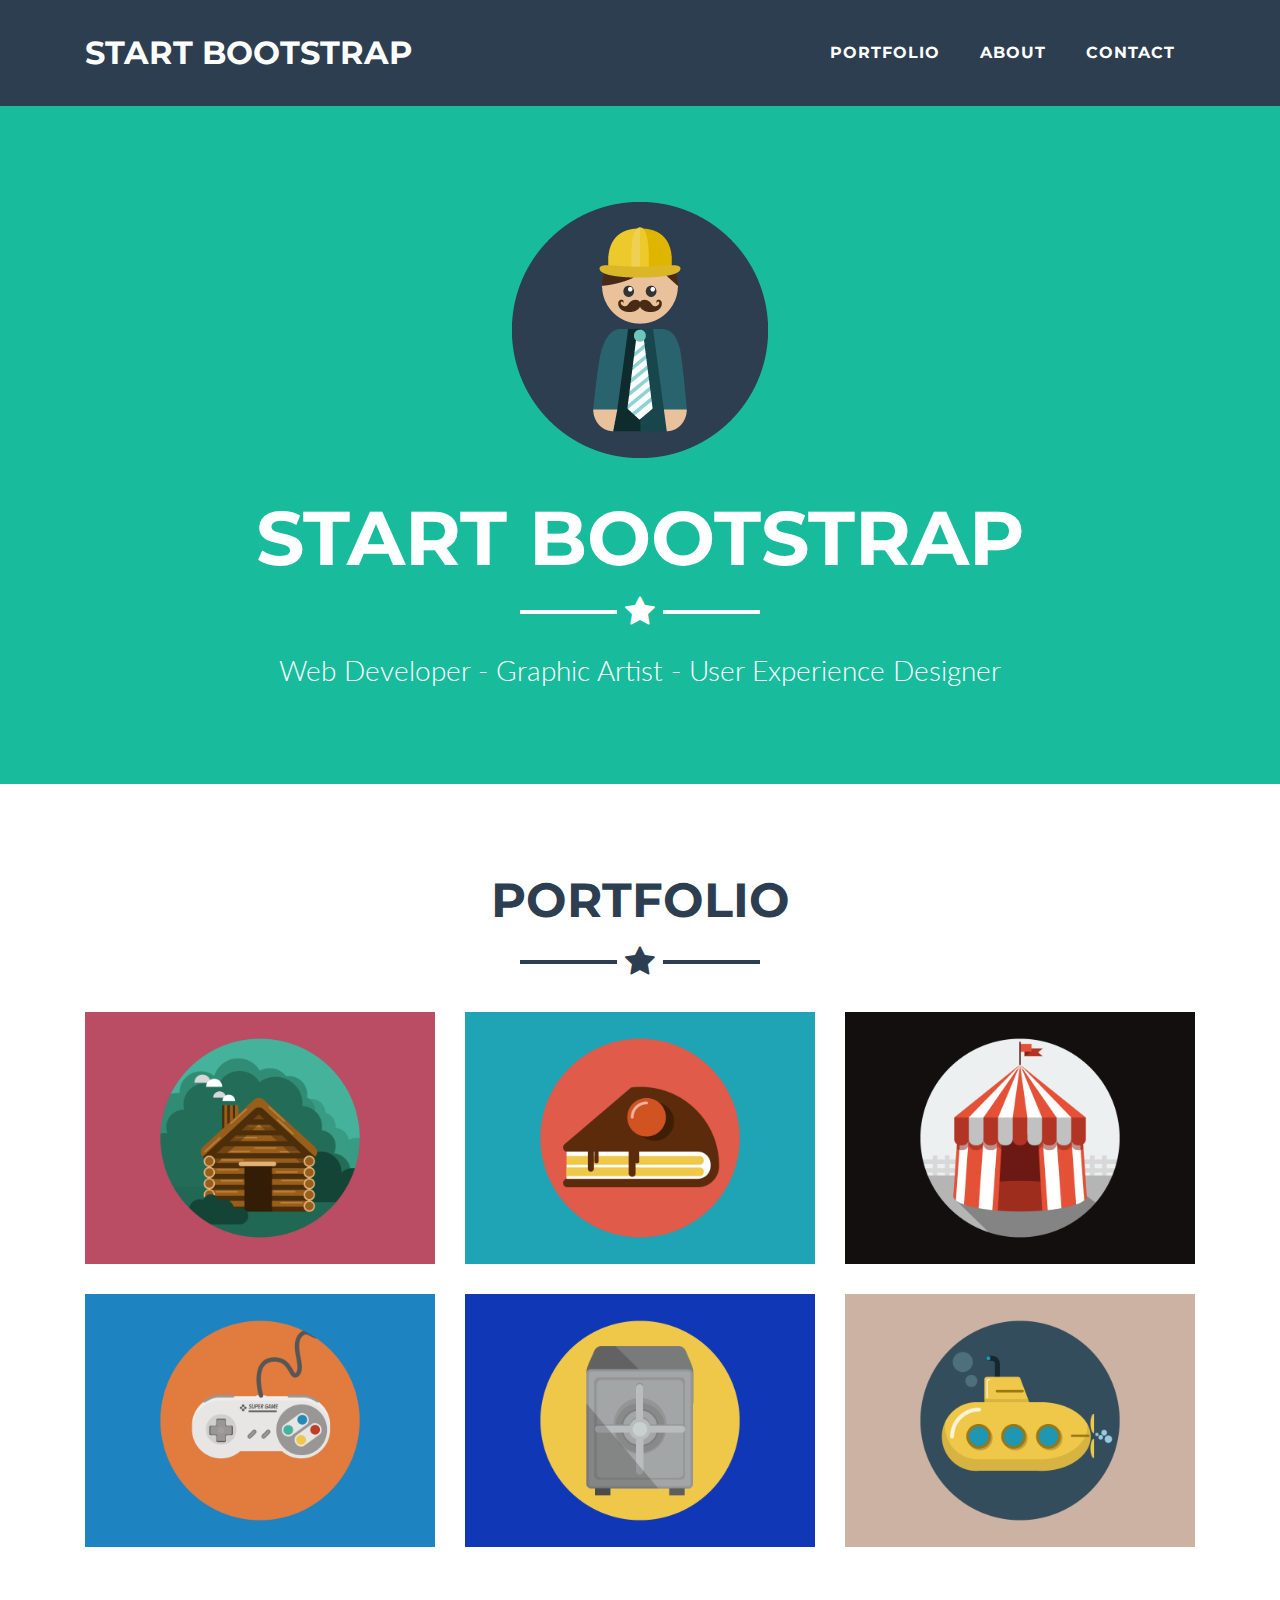
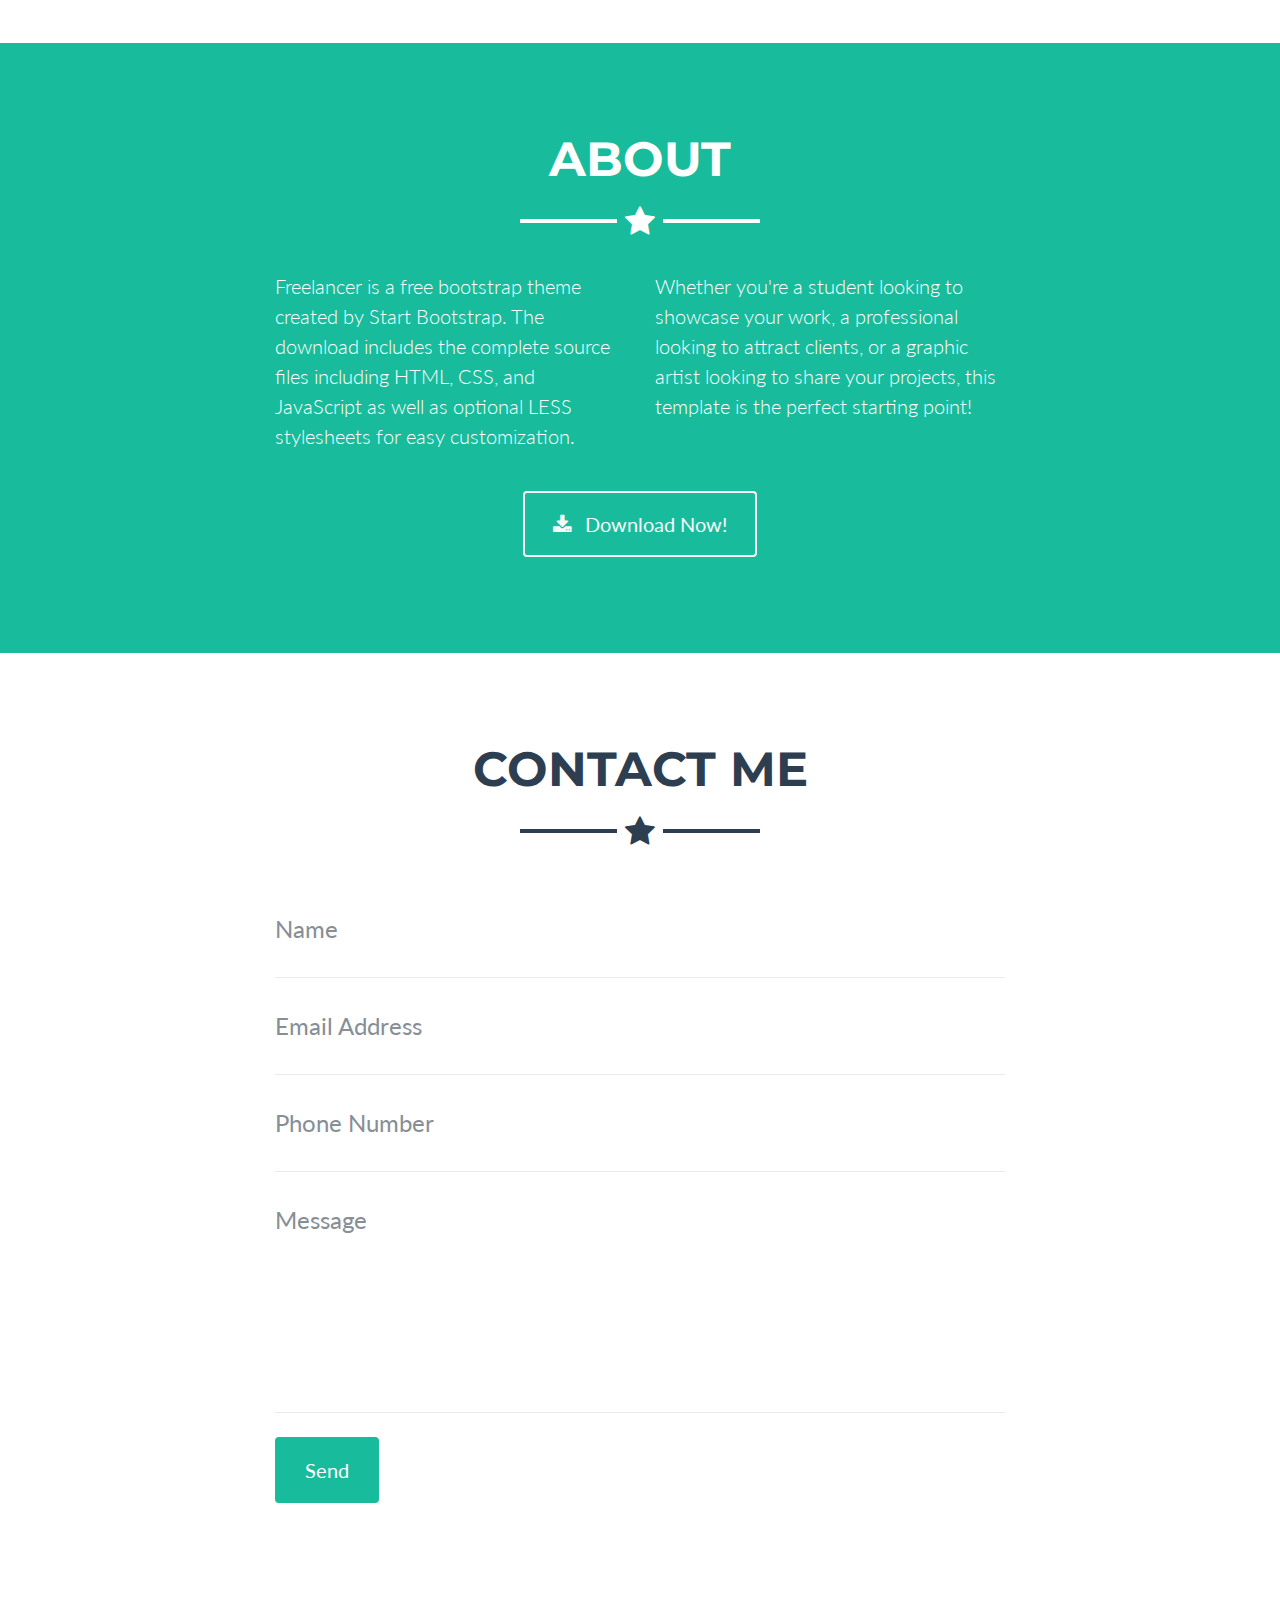
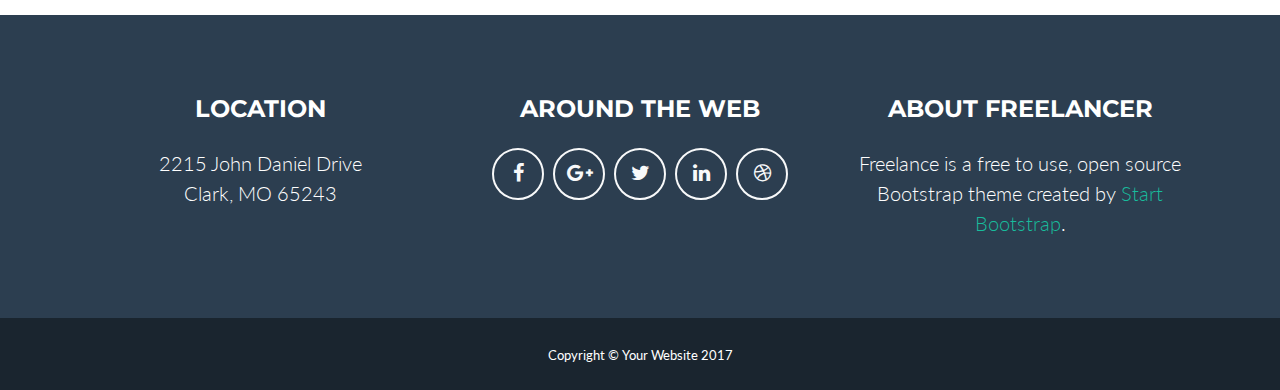
==== index.html @ 78549356 "Freelancer Theme" ====
<!DOCTYPE html>
<html lang="en">

  <head>

    <meta charset="utf-8">
    <meta name="viewport" content="width=device-width, initial-scale=1, shrink-to-fit=no">
    <meta name="description" content="">
    <meta name="author" content="">

    <title>Freelancer - Start Bootstrap Theme</title>

    <!-- Bootstrap core CSS -->
    <link href="vendor/bootstrap/css/bootstrap.min.css" rel="stylesheet">

    <!-- Custom fonts for this template -->
    <link href="vendor/font-awesome/css/font-awesome.min.css" rel="stylesheet" type="text/css">
    <link href="https://fonts.googleapis.com/css?family=Montserrat:400,700" rel="stylesheet" type="text/css">
    <link href="https://fonts.googleapis.com/css?family=Lato:400,700,400italic,700italic" rel="stylesheet" type="text/css">

    <!-- Plugin CSS -->
    <link href="vendor/magnific-popup/magnific-popup.css" rel="stylesheet" type="text/css">

    <!-- Custom styles for this template -->
    <link href="css/freelancer.min.css" rel="stylesheet">

  </head>

  <body id="page-top">

    <!-- Navigation -->
    <nav class="navbar navbar-expand-lg bg-secondary fixed-top text-uppercase" id="mainNav">
      <div class="container">
        <a class="navbar-brand js-scroll-trigger" href="#page-top">Start Bootstrap</a>
        <button class="navbar-toggler navbar-toggler-right text-uppercase bg-primary text-white rounded" type="button" data-toggle="collapse" data-target="#navbarResponsive" aria-controls="navbarResponsive" aria-expanded="false" aria-label="Toggle navigation">
          Menu
          <i class="fa fa-bars"></i>
        </button>
        <div class="collapse navbar-collapse" id="navbarResponsive">
          <ul class="navbar-nav ml-auto">
            <li class="nav-item mx-0 mx-lg-1">
              <a class="nav-link py-3 px-0 px-lg-3 rounded js-scroll-trigger" href="#portfolio">Portfolio</a>
            </li>
            <li class="nav-item mx-0 mx-lg-1">
              <a class="nav-link py-3 px-0 px-lg-3 rounded js-scroll-trigger" href="#about">About</a>
            </li>
            <li class="nav-item mx-0 mx-lg-1">
              <a class="nav-link py-3 px-0 px-lg-3 rounded js-scroll-trigger" href="#contact">Contact</a>
            </li>
          </ul>
        </div>
      </div>
    </nav>

    <!-- Header -->
    <header class="masthead bg-primary text-white text-center">
      <div class="container">
        <img class="img-fluid mb-5 d-block mx-auto" src="img/profile.png" alt="">
        <h1 class="text-uppercase mb-0">Start Bootstrap</h1>
        <hr class="star-light">
        <h2 class="font-weight-light mb-0">Web Developer - Graphic Artist - User Experience Designer</h2>
      </div>
    </header>

    <!-- Portfolio Grid Section -->
    <section class="portfolio" id="portfolio">
      <div class="container">
        <h2 class="text-center text-uppercase text-secondary mb-0">Portfolio</h2>
        <hr class="star-dark mb-5">
        <div class="row">
          <div class="col-md-6 col-lg-4">
            <a class="portfolio-item d-block mx-auto" href="#portfolio-modal-1">
              <div class="portfolio-item-caption d-flex position-absolute h-100 w-100">
                <div class="portfolio-item-caption-content my-auto w-100 text-center text-white">
                  <i class="fa fa-search-plus fa-3x"></i>
                </div>
              </div>
              <img class="img-fluid" src="img/portfolio/cabin.png" alt="">
            </a>
          </div>
          <div class="col-md-6 col-lg-4">
            <a class="portfolio-item d-block mx-auto" href="#portfolio-modal-2">
              <div class="portfolio-item-caption d-flex position-absolute h-100 w-100">
                <div class="portfolio-item-caption-content my-auto w-100 text-center text-white">
                  <i class="fa fa-search-plus fa-3x"></i>
                </div>
              </div>
              <img class="img-fluid" src="img/portfolio/cake.png" alt="">
            </a>
          </div>
          <div class="col-md-6 col-lg-4">
            <a class="portfolio-item d-block mx-auto" href="#portfolio-modal-3">
              <div class="portfolio-item-caption d-flex position-absolute h-100 w-100">
                <div class="portfolio-item-caption-content my-auto w-100 text-center text-white">
                  <i class="fa fa-search-plus fa-3x"></i>
                </div>
              </div>
              <img class="img-fluid" src="img/portfolio/circus.png" alt="">
            </a>
          </div>
          <div class="col-md-6 col-lg-4">
            <a class="portfolio-item d-block mx-auto" href="#portfolio-modal-4">
              <div class="portfolio-item-caption d-flex position-absolute h-100 w-100">
                <div class="portfolio-item-caption-content my-auto w-100 text-center text-white">
                  <i class="fa fa-search-plus fa-3x"></i>
                </div>
              </div>
              <img class="img-fluid" src="img/portfolio/game.png" alt="">
            </a>
          </div>
          <div class="col-md-6 col-lg-4">
            <a class="portfolio-item d-block mx-auto" href="#portfolio-modal-5">
              <div class="portfolio-item-caption d-flex position-absolute h-100 w-100">
                <div class="portfolio-item-caption-content my-auto w-100 text-center text-white">
                  <i class="fa fa-search-plus fa-3x"></i>
                </div>
              </div>
              <img class="img-fluid" src="img/portfolio/safe.png" alt="">
            </a>
          </div>
          <div class="col-md-6 col-lg-4">
            <a class="portfolio-item d-block mx-auto" href="#portfolio-modal-6">
              <div class="portfolio-item-caption d-flex position-absolute h-100 w-100">
                <div class="portfolio-item-caption-content my-auto w-100 text-center text-white">
                  <i class="fa fa-search-plus fa-3x"></i>
                </div>
              </div>
              <img class="img-fluid" src="img/portfolio/submarine.png" alt="">
            </a>
          </div>
        </div>
      </div>
    </section>

    <!-- About Section -->
    <section class="bg-primary text-white mb-0" id="about">
      <div class="container">
        <h2 class="text-center text-uppercase text-white">About</h2>
        <hr class="star-light mb-5">
        <div class="row">
          <div class="col-lg-4 ml-auto">
            <p class="lead">Freelancer is a free bootstrap theme created by Start Bootstrap. The download includes the complete source files including HTML, CSS, and JavaScript as well as optional LESS stylesheets for easy customization.</p>
          </div>
          <div class="col-lg-4 mr-auto">
            <p class="lead">Whether you're a student looking to showcase your work, a professional looking to attract clients, or a graphic artist looking to share your projects, this template is the perfect starting point!</p>
          </div>
        </div>
        <div class="text-center mt-4">
          <a class="btn btn-xl btn-outline-light" href="#">
            <i class="fa fa-download mr-2"></i>
            Download Now!
          </a>
        </div>
      </div>
    </section>

    <!-- Contact Section -->
    <section id="contact">
      <div class="container">
        <h2 class="text-center text-uppercase text-secondary mb-0">Contact Me</h2>
        <hr class="star-dark mb-5">
        <div class="row">
          <div class="col-lg-8 mx-auto">
            <!-- To configure the contact form email address, go to mail/contact_me.php and update the email address in the PHP file on line 19. -->
            <!-- The form should work on most web servers, but if the form is not working you may need to configure your web server differently. -->
            <form name="sentMessage" id="contactForm" novalidate="novalidate">
              <div class="control-group">
                <div class="form-group floating-label-form-group controls mb-0 pb-2">
                  <label>Name</label>
                  <input class="form-control" id="name" type="text" placeholder="Name" required="required" data-validation-required-message="Please enter your name.">
                  <p class="help-block text-danger"></p>
                </div>
              </div>
              <div class="control-group">
                <div class="form-group floating-label-form-group controls mb-0 pb-2">
                  <label>Email Address</label>
                  <input class="form-control" id="email" type="email" placeholder="Email Address" required="required" data-validation-required-message="Please enter your email address.">
                  <p class="help-block text-danger"></p>
                </div>
              </div>
              <div class="control-group">
                <div class="form-group floating-label-form-group controls mb-0 pb-2">
                  <label>Phone Number</label>
                  <input class="form-control" id="phone" type="tel" placeholder="Phone Number" required="required" data-validation-required-message="Please enter your phone number.">
                  <p class="help-block text-danger"></p>
                </div>
              </div>
              <div class="control-group">
                <div class="form-group floating-label-form-group controls mb-0 pb-2">
                  <label>Message</label>
                  <textarea class="form-control" id="message" rows="5" placeholder="Message" required="required" data-validation-required-message="Please enter a message."></textarea>
                  <p class="help-block text-danger"></p>
                </div>
              </div>
              <br>
              <div id="success"></div>
              <div class="form-group">
                <button type="submit" class="btn btn-primary btn-xl" id="sendMessageButton">Send</button>
              </div>
            </form>
          </div>
        </div>
      </div>
    </section>

    <!-- Footer -->
    <footer class="footer text-center">
      <div class="container">
        <div class="row">
          <div class="col-md-4 mb-5 mb-lg-0">
            <h4 class="text-uppercase mb-4">Location</h4>
            <p class="lead mb-0">2215 John Daniel Drive
              <br>Clark, MO 65243</p>
          </div>
          <div class="col-md-4 mb-5 mb-lg-0">
            <h4 class="text-uppercase mb-4">Around the Web</h4>
            <ul class="list-inline mb-0">
              <li class="list-inline-item">
                <a class="btn btn-outline-light btn-social text-center rounded-circle" href="#">
                  <i class="fa fa-fw fa-facebook"></i>
                </a>
              </li>
              <li class="list-inline-item">
                <a class="btn btn-outline-light btn-social text-center rounded-circle" href="#">
                  <i class="fa fa-fw fa-google-plus"></i>
                </a>
              </li>
              <li class="list-inline-item">
                <a class="btn btn-outline-light btn-social text-center rounded-circle" href="#">
                  <i class="fa fa-fw fa-twitter"></i>
                </a>
              </li>
              <li class="list-inline-item">
                <a class="btn btn-outline-light btn-social text-center rounded-circle" href="#">
                  <i class="fa fa-fw fa-linkedin"></i>
                </a>
              </li>
              <li class="list-inline-item">
                <a class="btn btn-outline-light btn-social text-center rounded-circle" href="#">
                  <i class="fa fa-fw fa-dribbble"></i>
                </a>
              </li>
            </ul>
          </div>
          <div class="col-md-4">
            <h4 class="text-uppercase mb-4">About Freelancer</h4>
            <p class="lead mb-0">Freelance is a free to use, open source Bootstrap theme created by
              <a href="http://startbootstrap.com">Start Bootstrap</a>.</p>
          </div>
        </div>
      </div>
    </footer>

    <div class="copyright py-4 text-center text-white">
      <div class="container">
        <small>Copyright &copy; Your Website 2017</small>
      </div>
    </div>

    <!-- Scroll to Top Button (Only visible on small and extra-small screen sizes) -->
    <div class="scroll-to-top d-lg-none position-fixed ">
      <a class="js-scroll-trigger d-block text-center text-white rounded" href="#page-top">
        <i class="fa fa-chevron-up"></i>
      </a>
    </div>

    <!-- Portfolio Modals -->

    <!-- Portfolio Modal 1 -->
    <div class="portfolio-modal mfp-hide" id="portfolio-modal-1">
      <div class="portfolio-modal-dialog bg-white">
        <a class="close-button d-none d-md-block portfolio-modal-dismiss" href="#">
          <i class="fa fa-3x fa-times"></i>
        </a>
        <div class="container text-center">
          <div class="row">
            <div class="col-lg-8 mx-auto">
              <h2 class="text-secondary text-uppercase mb-0">Project Name</h2>
              <hr class="star-dark mb-5">
              <img class="img-fluid mb-5" src="img/portfolio/cabin.png" alt="">
              <p class="mb-5">Lorem ipsum dolor sit amet, consectetur adipisicing elit. Mollitia neque assumenda ipsam nihil, molestias magnam, recusandae quos quis inventore quisquam velit asperiores, vitae? Reprehenderit soluta, eos quod consequuntur itaque. Nam.</p>
              <a class="btn btn-primary btn-lg rounded-pill portfolio-modal-dismiss" href="#">
                <i class="fa fa-close"></i>
                Close Project</a>
            </div>
          </div>
        </div>
      </div>
    </div>

    <!-- Portfolio Modal 2 -->
    <div class="portfolio-modal mfp-hide" id="portfolio-modal-2">
      <div class="portfolio-modal-dialog bg-white">
        <a class="close-button d-none d-md-block portfolio-modal-dismiss" href="#">
          <i class="fa fa-3x fa-times"></i>
        </a>
        <div class="container text-center">
          <div class="row">
            <div class="col-lg-8 mx-auto">
              <h2 class="text-secondary text-uppercase mb-0">Project Name</h2>
              <hr class="star-dark mb-5">
              <img class="img-fluid mb-5" src="img/portfolio/cake.png" alt="">
              <p class="mb-5">Lorem ipsum dolor sit amet, consectetur adipisicing elit. Mollitia neque assumenda ipsam nihil, molestias magnam, recusandae quos quis inventore quisquam velit asperiores, vitae? Reprehenderit soluta, eos quod consequuntur itaque. Nam.</p>
              <a class="btn btn-primary btn-lg rounded-pill portfolio-modal-dismiss" href="#">
                <i class="fa fa-close"></i>
                Close Project</a>
            </div>
          </div>
        </div>
      </div>
    </div>

    <!-- Portfolio Modal 3 -->
    <div class="portfolio-modal mfp-hide" id="portfolio-modal-3">
      <div class="portfolio-modal-dialog bg-white">
        <a class="close-button d-none d-md-block portfolio-modal-dismiss" href="#">
          <i class="fa fa-3x fa-times"></i>
        </a>
        <div class="container text-center">
          <div class="row">
            <div class="col-lg-8 mx-auto">
              <h2 class="text-secondary text-uppercase mb-0">Project Name</h2>
              <hr class="star-dark mb-5">
              <img class="img-fluid mb-5" src="img/portfolio/circus.png" alt="">
              <p class="mb-5">Lorem ipsum dolor sit amet, consectetur adipisicing elit. Mollitia neque assumenda ipsam nihil, molestias magnam, recusandae quos quis inventore quisquam velit asperiores, vitae? Reprehenderit soluta, eos quod consequuntur itaque. Nam.</p>
              <a class="btn btn-primary btn-lg rounded-pill portfolio-modal-dismiss" href="#">
                <i class="fa fa-close"></i>
                Close Project</a>
            </div>
          </div>
        </div>
      </div>
    </div>

    <!-- Portfolio Modal 4 -->
    <div class="portfolio-modal mfp-hide" id="portfolio-modal-4">
      <div class="portfolio-modal-dialog bg-white">
        <a class="close-button d-none d-md-block portfolio-modal-dismiss" href="#">
          <i class="fa fa-3x fa-times"></i>
        </a>
        <div class="container text-center">
          <div class="row">
            <div class="col-lg-8 mx-auto">
              <h2 class="text-secondary text-uppercase mb-0">Project Name</h2>
              <hr class="star-dark mb-5">
              <img class="img-fluid mb-5" src="img/portfolio/game.png" alt="">
              <p class="mb-5">Lorem ipsum dolor sit amet, consectetur adipisicing elit. Mollitia neque assumenda ipsam nihil, molestias magnam, recusandae quos quis inventore quisquam velit asperiores, vitae? Reprehenderit soluta, eos quod consequuntur itaque. Nam.</p>
              <a class="btn btn-primary btn-lg rounded-pill portfolio-modal-dismiss" href="#">
                <i class="fa fa-close"></i>
                Close Project</a>
            </div>
          </div>
        </div>
      </div>
    </div>

    <!-- Portfolio Modal 5 -->
    <div class="portfolio-modal mfp-hide" id="portfolio-modal-5">
      <div class="portfolio-modal-dialog bg-white">
        <a class="close-button d-none d-md-block portfolio-modal-dismiss" href="#">
          <i class="fa fa-3x fa-times"></i>
        </a>
        <div class="container text-center">
          <div class="row">
            <div class="col-lg-8 mx-auto">
              <h2 class="text-secondary text-uppercase mb-0">Project Name</h2>
              <hr class="star-dark mb-5">
              <img class="img-fluid mb-5" src="img/portfolio/safe.png" alt="">
              <p class="mb-5">Lorem ipsum dolor sit amet, consectetur adipisicing elit. Mollitia neque assumenda ipsam nihil, molestias magnam, recusandae quos quis inventore quisquam velit asperiores, vitae? Reprehenderit soluta, eos quod consequuntur itaque. Nam.</p>
              <a class="btn btn-primary btn-lg rounded-pill portfolio-modal-dismiss" href="#">
                <i class="fa fa-close"></i>
                Close Project</a>
            </div>
          </div>
        </div>
      </div>
    </div>

    <!-- Portfolio Modal 6 -->
    <div class="portfolio-modal mfp-hide" id="portfolio-modal-6">
      <div class="portfolio-modal-dialog bg-white">
        <a class="close-button d-none d-md-block portfolio-modal-dismiss" href="#">
          <i class="fa fa-3x fa-times"></i>
        </a>
        <div class="container text-center">
          <div class="row">
            <div class="col-lg-8 mx-auto">
              <h2 class="text-secondary text-uppercase mb-0">Project Name</h2>
              <hr class="star-dark mb-5">
              <img class="img-fluid mb-5" src="img/portfolio/submarine.png" alt="">
              <p class="mb-5">Lorem ipsum dolor sit amet, consectetur adipisicing elit. Mollitia neque assumenda ipsam nihil, molestias magnam, recusandae quos quis inventore quisquam velit asperiores, vitae? Reprehenderit soluta, eos quod consequuntur itaque. Nam.</p>
              <a class="btn btn-primary btn-lg rounded-pill portfolio-modal-dismiss" href="#">
                <i class="fa fa-close"></i>
                Close Project</a>
            </div>
          </div>
        </div>
      </div>
    </div>

    <!-- Bootstrap core JavaScript -->
    <script src="vendor/jquery/jquery.min.js"></script>
    <script src="vendor/bootstrap/js/bootstrap.bundle.min.js"></script>

    <!-- Plugin JavaScript -->
    <script src="vendor/jquery-easing/jquery.easing.min.js"></script>
    <script src="vendor/magnific-popup/jquery.magnific-popup.min.js"></script>

    <!-- Contact Form JavaScript -->
    <script src="js/jqBootstrapValidation.js"></script>
    <script src="js/contact_me.js"></script>

    <!-- Custom scripts for this template -->
    <script src="js/freelancer.min.js"></script>

  </body>

</html>
---- css/freelancer.min.css ----
/*!
 * Start Bootstrap - Freelancer v4.0.0-beta.2 (https://startbootstrap.com/template-overviews/freelancer)
 * Copyright 2013-2017 Start Bootstrap
 * Licensed under MIT (https://github.com/BlackrockDigital/startbootstrap-freelancer/blob/master/LICENSE)
 */body{font-family:Lato}h1,h2,h3,h4,h5,h6{font-weight:700;font-family:Montserrat}hr.star-dark,hr.star-light{max-width:15rem;padding:0;text-align:center;border:none;border-top:solid .25rem;margin-top:2.5rem;margin-bottom:2.5rem}hr.star-dark:after,hr.star-light:after{position:relative;top:-.8em;display:inline-block;padding:0 .25em;content:'\f005';font-family:FontAwesome;font-size:2em}hr.star-light{border-color:#fff}hr.star-light:after{color:#fff;background-color:#18bc9c}hr.star-dark{border-color:#2c3e50}hr.star-dark:after{color:#2c3e50;background-color:#fff}section{padding:6rem 0}section h2{font-size:2.25rem;line-height:2rem}@media (min-width:992px){section h2{font-size:3rem;line-height:2.5rem}}.btn-xl{padding:1rem 1.75rem;font-size:1.25rem}.btn-social{width:3.25rem;height:3.25rem;font-size:1.25rem;line-height:2rem}.scroll-to-top{z-index:1042;right:1rem;bottom:1rem;display:none}.scroll-to-top a{width:3.5rem;height:3.5rem;background-color:rgba(33,37,41,.5);line-height:3.1rem}#mainNav{padding-top:1rem;padding-bottom:1rem;font-weight:700;font-family:Montserrat}#mainNav .navbar-brand{color:#fff}#mainNav .navbar-nav{margin-top:1rem;letter-spacing:.0625rem}#mainNav .navbar-nav li.nav-item a.nav-link{color:#fff}#mainNav .navbar-nav li.nav-item a.nav-link:hover{color:#18bc9c}#mainNav .navbar-nav li.nav-item a.nav-link:active,#mainNav .navbar-nav li.nav-item a.nav-link:focus{color:#fff}#mainNav .navbar-nav li.nav-item a.nav-link.active{color:#18bc9c}#mainNav .navbar-toggler{font-size:80%;padding:.8rem}@media (min-width:992px){#mainNav{padding-top:1.5rem;padding-bottom:1.5rem;-webkit-transition:padding-top .3s,padding-bottom .3s;-moz-transition:padding-top .3s,padding-bottom .3s;transition:padding-top .3s,padding-bottom .3s}#mainNav .navbar-brand{font-size:2em;-webkit-transition:font-size .3s;-moz-transition:font-size .3s;transition:font-size .3s}#mainNav .navbar-nav{margin-top:0}#mainNav .navbar-nav>li.nav-item>a.nav-link.active{color:#fff;background:#18bc9c}#mainNav .navbar-nav>li.nav-item>a.nav-link.active:active,#mainNav .navbar-nav>li.nav-item>a.nav-link.active:focus,#mainNav .navbar-nav>li.nav-item>a.nav-link.active:hover{color:#fff;background:#18bc9c}#mainNav.navbar-shrink{padding-top:.5rem;padding-bottom:.5rem}#mainNav.navbar-shrink .navbar-brand{font-size:1.5em}}header.masthead{padding-top:calc(6rem + 72px);padding-bottom:6rem}header.masthead h1{font-size:3rem;line-height:3rem}header.masthead h2{font-size:1.3rem;font-family:Lato}@media (min-width:992px){header.masthead{padding-top:calc(6rem + 106px);padding-bottom:6rem}header.masthead h1{font-size:4.75em;line-height:4rem}header.masthead h2{font-size:1.75em}}.portfolio{margin-bottom:-15px}.portfolio .portfolio-item{position:relative;display:block;max-width:25rem;margin-bottom:15px}.portfolio .portfolio-item .portfolio-item-caption{-webkit-transition:all ease .5s;-moz-transition:all ease .5s;transition:all ease .5s;opacity:0;background-color:rgba(24,188,156,.9)}.portfolio .portfolio-item .portfolio-item-caption:hover{opacity:1}.portfolio .portfolio-item .portfolio-item-caption .portfolio-item-caption-content{font-size:1.5rem}@media (min-width:576px){.portfolio{margin-bottom:-30px}.portfolio .portfolio-item{margin-bottom:30px}}.portfolio-modal .portfolio-modal-dialog{padding:3rem 1rem;min-height:calc(100vh - 2rem);margin:1rem calc(1rem - 8px);position:relative;z-index:2;-moz-box-shadow:0 0 3rem 1rem rgba(0,0,0,.5);-webkit-box-shadow:0 0 3rem 1rem rgba(0,0,0,.5);box-shadow:0 0 3rem 1rem rgba(0,0,0,.5)}.portfolio-modal .portfolio-modal-dialog .close-button{position:absolute;top:2rem;right:2rem}.portfolio-modal .portfolio-modal-dialog .close-button i{line-height:38px}.portfolio-modal .portfolio-modal-dialog h2{font-size:2rem}@media (min-width:768px){.portfolio-modal .portfolio-modal-dialog{min-height:100vh;padding:5rem;margin:3rem calc(3rem - 8px)}.portfolio-modal .portfolio-modal-dialog h2{font-size:3rem}}.floating-label-form-group{position:relative;border-bottom:1px solid #e9ecef}.floating-label-form-group input,.floating-label-form-group textarea{font-size:1.5em;position:relative;z-index:1;padding-right:0;padding-left:0;resize:none;border:none;border-radius:0;background:0 0;box-shadow:none!important}.floating-label-form-group label{font-size:.85em;line-height:1.764705882em;position:relative;z-index:0;top:2em;display:block;margin:0;-webkit-transition:top .3s ease,opacity .3s ease;-moz-transition:top .3s ease,opacity .3s ease;-ms-transition:top .3s ease,opacity .3s ease;transition:top .3s ease,opacity .3s ease;vertical-align:middle;vertical-align:baseline;opacity:0}.floating-label-form-group:not(:first-child){padding-left:14px;border-left:1px solid #e9ecef}.floating-label-form-group-with-value label{top:0;opacity:1}.floating-label-form-group-with-focus label{color:#18bc9c}form .row:first-child .floating-label-form-group{border-top:1px solid #e9ecef}.footer{padding-top:5rem;padding-bottom:5rem;background-color:#2c3e50;color:#fff}.copyright{background-color:#1a252f}a{color:#18bc9c}a:active,a:focus,a:hover{color:#128f76}.btn{border-width:2px}.bg-primary{background-color:#18bc9c!important}.bg-secondary{background-color:#2c3e50!important}.text-primary{color:#18bc9c!important}.text-secondary{color:#2c3e50!important}.btn-primary{background-color:#18bc9c;border-color:#18bc9c}.btn-primary:active,.btn-primary:focus,.btn-primary:hover{background-color:#128f76;border-color:#128f76}.btn-secondary{background-color:#2c3e50;border-color:#2c3e50}.btn-secondary:active,.btn-secondary:focus,.btn-secondary:hover{background-color:#1a252f;border-color:#1a252f}
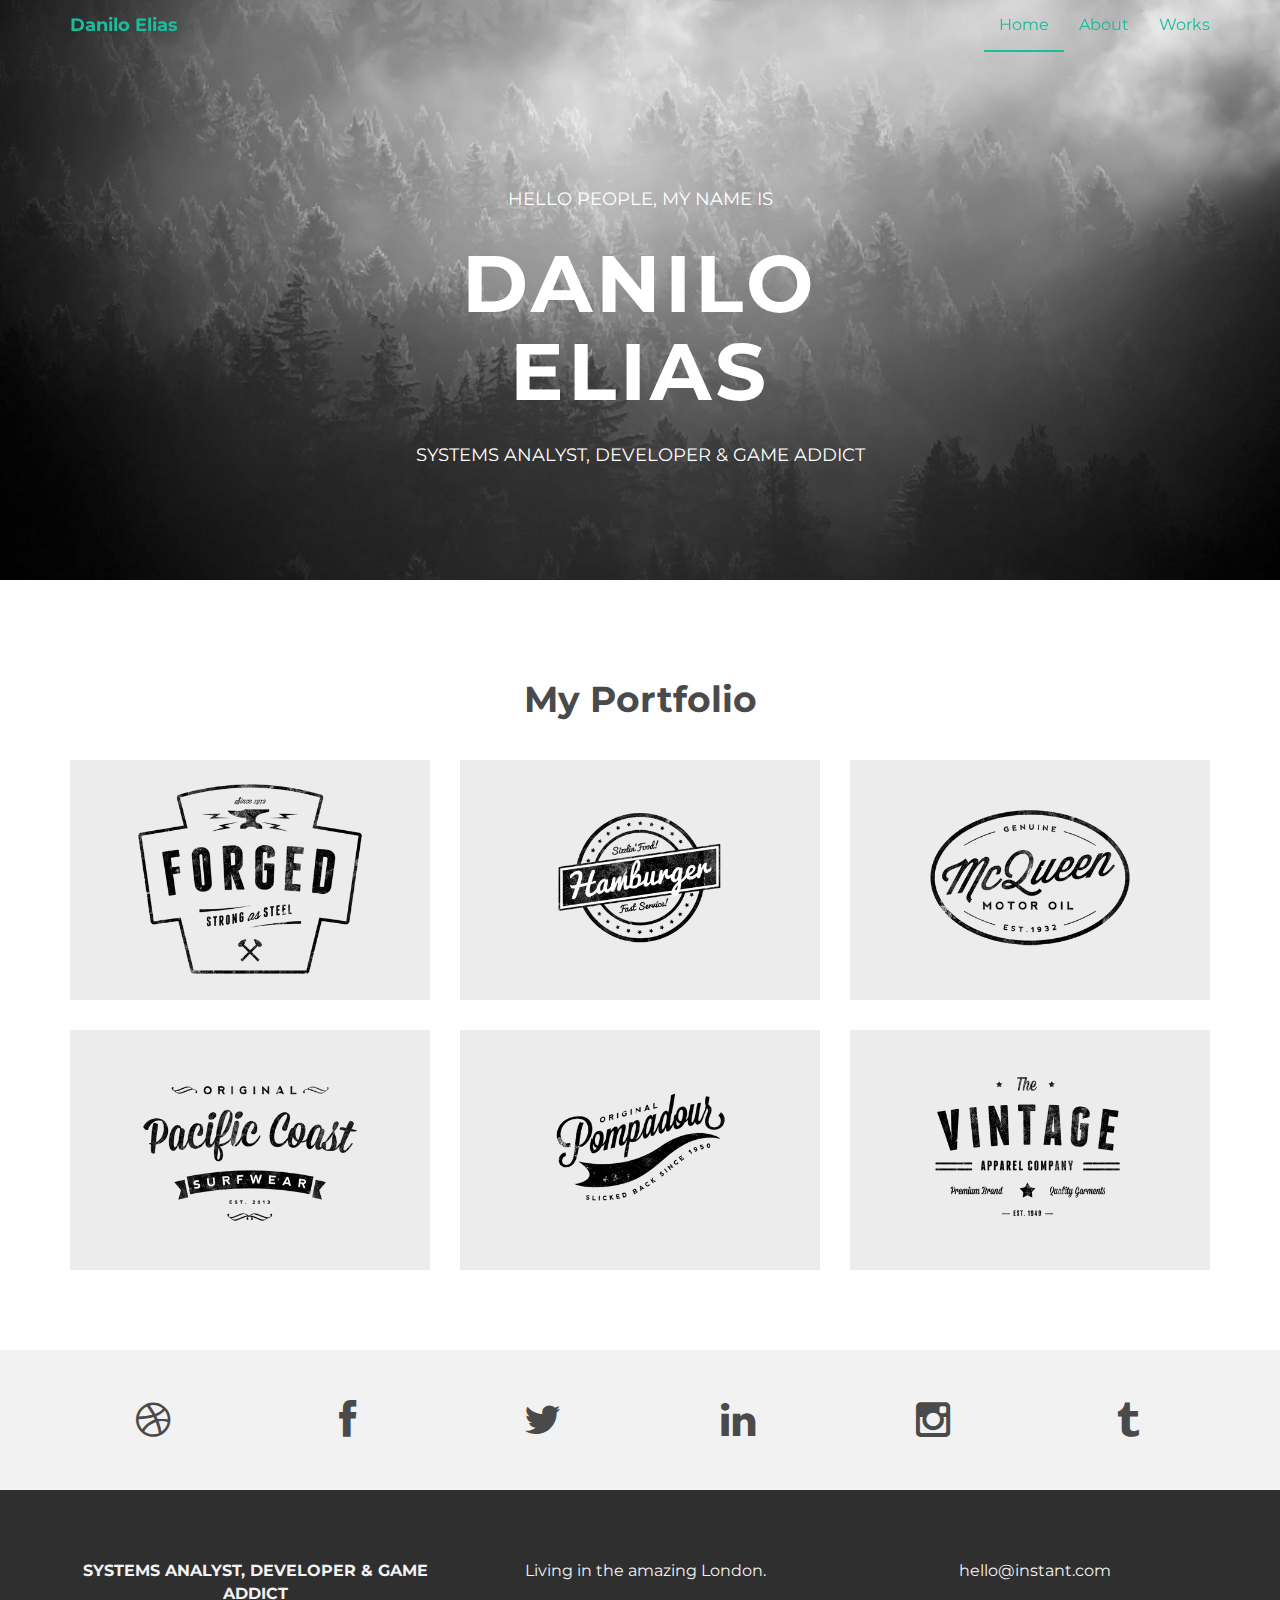
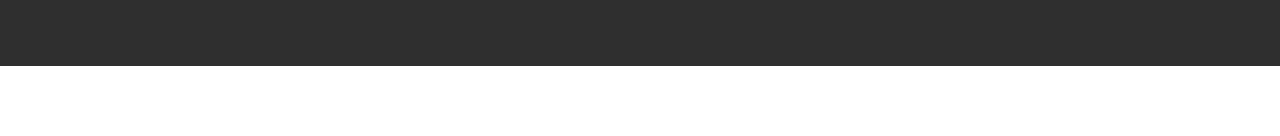
==== commit 26a9b729: "Mudando o nome" ====
--- a/index.html
+++ b/index.html
@@ -1,418 +1,144 @@
 <!DOCTYPE html>
 <html lang="en">
-
   <head>
-
     <meta charset="utf-8">
-    <meta name="viewport" content="width=device-width, initial-scale=1, shrink-to-fit=no">
+    <meta http-equiv="X-UA-Compatible" content="IE=edge">
+    <meta name="viewport" content="width=device-width, initial-scale=1">
     <meta name="description" content="">
     <meta name="author" content="">
+    <link rel="shortcut icon" href="assets/ico/favicon.ico">
 
-    <title>Freelancer - Start Bootstrap Theme</title>
+    <title>Danilo S. Elias</title>
 
     <!-- Bootstrap core CSS -->
-    <link href="vendor/bootstrap/css/bootstrap.min.css" rel="stylesheet">
-
-    <!-- Custom fonts for this template -->
-    <link href="vendor/font-awesome/css/font-awesome.min.css" rel="stylesheet" type="text/css">
-    <link href="https://fonts.googleapis.com/css?family=Montserrat:400,700" rel="stylesheet" type="text/css">
-    <link href="https://fonts.googleapis.com/css?family=Lato:400,700,400italic,700italic" rel="stylesheet" type="text/css">
-
-    <!-- Plugin CSS -->
-    <link href="vendor/magnific-popup/magnific-popup.css" rel="stylesheet" type="text/css">
+    <link href="assets/css/bootstrap.css" rel="stylesheet">
 
     <!-- Custom styles for this template -->
-    <link href="css/freelancer.min.css" rel="stylesheet">
+    <link href="assets/css/style.css" rel="stylesheet">
+    <link href="assets/css/font-awesome.min.css" rel="stylesheet">
 
+    <!-- Just for debugging purposes. Don't actually copy this line! -->
+    <!--[if lt IE 9]><script src="../../assets/js/ie8-responsive-file-warning.js"></script><![endif]-->
+
+    <!-- HTML5 shim and Respond.js IE8 support of HTML5 elements and media queries -->
+    <!--[if lt IE 9]>
+      <script src="https://oss.maxcdn.com/libs/html5shiv/3.7.0/html5shiv.js"></script>
+      <script src="https://oss.maxcdn.com/libs/respond.js/1.4.2/respond.min.js"></script>
+    <![endif]-->
   </head>
 
-  <body id="page-top">
+  <body>
 
-    <!-- Navigation -->
-    <nav class="navbar navbar-expand-lg bg-secondary fixed-top text-uppercase" id="mainNav">
+    <!-- Static navbar -->
+    <div class="navbar navbar-default navbar-fixed-top" role="navigation">
       <div class="container">
-        <a class="navbar-brand js-scroll-trigger" href="#page-top">Start Bootstrap</a>
-        <button class="navbar-toggler navbar-toggler-right text-uppercase bg-primary text-white rounded" type="button" data-toggle="collapse" data-target="#navbarResponsive" aria-controls="navbarResponsive" aria-expanded="false" aria-label="Toggle navigation">
-          Menu
-          <i class="fa fa-bars"></i>
-        </button>
-        <div class="collapse navbar-collapse" id="navbarResponsive">
-          <ul class="navbar-nav ml-auto">
-            <li class="nav-item mx-0 mx-lg-1">
-              <a class="nav-link py-3 px-0 px-lg-3 rounded js-scroll-trigger" href="#portfolio">Portfolio</a>
-            </li>
-            <li class="nav-item mx-0 mx-lg-1">
-              <a class="nav-link py-3 px-0 px-lg-3 rounded js-scroll-trigger" href="#about">About</a>
-            </li>
-            <li class="nav-item mx-0 mx-lg-1">
-              <a class="nav-link py-3 px-0 px-lg-3 rounded js-scroll-trigger" href="#contact">Contact</a>
-            </li>
+        <div class="navbar-header">
+          <button type="button" class="navbar-toggle" data-toggle="collapse" data-target=".navbar-collapse">
+            <span class="sr-only">Toggle navigation</span>
+            <span class="icon-bar"></span>
+            <span class="icon-bar"></span>
+            <span class="icon-bar"></span>
+          </button>
+          <a class="navbar-brand" href="index.html">Danilo Elias</a>
+        </div>
+        <div class="navbar-collapse collapse">
+          <ul class="nav navbar-nav navbar-right">
+            <li class="active"><a href="index.html">Home</a></li>
+            <li><a href="about.html">About</a></li>
+            <li><a href="#works">Works</a></li>
           </ul>
-        </div>
-      </div>
-    </nav>
-
-    <!-- Header -->
-    <header class="masthead bg-primary text-white text-center">
-      <div class="container">
-        <img class="img-fluid mb-5 d-block mx-auto" src="img/profile.png" alt="">
-        <h1 class="text-uppercase mb-0">Start Bootstrap</h1>
-        <hr class="star-light">
-        <h2 class="font-weight-light mb-0">Web Developer - Graphic Artist - User Experience Designer</h2>
-      </div>
-    </header>
-
-    <!-- Portfolio Grid Section -->
-    <section class="portfolio" id="portfolio">
-      <div class="container">
-        <h2 class="text-center text-uppercase text-secondary mb-0">Portfolio</h2>
-        <hr class="star-dark mb-5">
-        <div class="row">
-          <div class="col-md-6 col-lg-4">
-            <a class="portfolio-item d-block mx-auto" href="#portfolio-modal-1">
-              <div class="portfolio-item-caption d-flex position-absolute h-100 w-100">
-                <div class="portfolio-item-caption-content my-auto w-100 text-center text-white">
-                  <i class="fa fa-search-plus fa-3x"></i>
-                </div>
-              </div>
-              <img class="img-fluid" src="img/portfolio/cabin.png" alt="">
-            </a>
-          </div>
-          <div class="col-md-6 col-lg-4">
-            <a class="portfolio-item d-block mx-auto" href="#portfolio-modal-2">
-              <div class="portfolio-item-caption d-flex position-absolute h-100 w-100">
-                <div class="portfolio-item-caption-content my-auto w-100 text-center text-white">
-                  <i class="fa fa-search-plus fa-3x"></i>
-                </div>
-              </div>
-              <img class="img-fluid" src="img/portfolio/cake.png" alt="">
-            </a>
-          </div>
-          <div class="col-md-6 col-lg-4">
-            <a class="portfolio-item d-block mx-auto" href="#portfolio-modal-3">
-              <div class="portfolio-item-caption d-flex position-absolute h-100 w-100">
-                <div class="portfolio-item-caption-content my-auto w-100 text-center text-white">
-                  <i class="fa fa-search-plus fa-3x"></i>
-                </div>
-              </div>
-              <img class="img-fluid" src="img/portfolio/circus.png" alt="">
-            </a>
-          </div>
-          <div class="col-md-6 col-lg-4">
-            <a class="portfolio-item d-block mx-auto" href="#portfolio-modal-4">
-              <div class="portfolio-item-caption d-flex position-absolute h-100 w-100">
-                <div class="portfolio-item-caption-content my-auto w-100 text-center text-white">
-                  <i class="fa fa-search-plus fa-3x"></i>
-                </div>
-              </div>
-              <img class="img-fluid" src="img/portfolio/game.png" alt="">
-            </a>
-          </div>
-          <div class="col-md-6 col-lg-4">
-            <a class="portfolio-item d-block mx-auto" href="#portfolio-modal-5">
-              <div class="portfolio-item-caption d-flex position-absolute h-100 w-100">
-                <div class="portfolio-item-caption-content my-auto w-100 text-center text-white">
-                  <i class="fa fa-search-plus fa-3x"></i>
-                </div>
-              </div>
-              <img class="img-fluid" src="img/portfolio/safe.png" alt="">
-            </a>
-          </div>
-          <div class="col-md-6 col-lg-4">
-            <a class="portfolio-item d-block mx-auto" href="#portfolio-modal-6">
-              <div class="portfolio-item-caption d-flex position-absolute h-100 w-100">
-                <div class="portfolio-item-caption-content my-auto w-100 text-center text-white">
-                  <i class="fa fa-search-plus fa-3x"></i>
-                </div>
-              </div>
-              <img class="img-fluid" src="img/portfolio/submarine.png" alt="">
-            </a>
-          </div>
-        </div>
-      </div>
-    </section>
-
-    <!-- About Section -->
-    <section class="bg-primary text-white mb-0" id="about">
-      <div class="container">
-        <h2 class="text-center text-uppercase text-white">About</h2>
-        <hr class="star-light mb-5">
-        <div class="row">
-          <div class="col-lg-4 ml-auto">
-            <p class="lead">Freelancer is a free bootstrap theme created by Start Bootstrap. The download includes the complete source files including HTML, CSS, and JavaScript as well as optional LESS stylesheets for easy customization.</p>
-          </div>
-          <div class="col-lg-4 mr-auto">
-            <p class="lead">Whether you're a student looking to showcase your work, a professional looking to attract clients, or a graphic artist looking to share your projects, this template is the perfect starting point!</p>
-          </div>
-        </div>
-        <div class="text-center mt-4">
-          <a class="btn btn-xl btn-outline-light" href="#">
-            <i class="fa fa-download mr-2"></i>
-            Download Now!
-          </a>
-        </div>
-      </div>
-    </section>
-
-    <!-- Contact Section -->
-    <section id="contact">
-      <div class="container">
-        <h2 class="text-center text-uppercase text-secondary mb-0">Contact Me</h2>
-        <hr class="star-dark mb-5">
-        <div class="row">
-          <div class="col-lg-8 mx-auto">
-            <!-- To configure the contact form email address, go to mail/contact_me.php and update the email address in the PHP file on line 19. -->
-            <!-- The form should work on most web servers, but if the form is not working you may need to configure your web server differently. -->
-            <form name="sentMessage" id="contactForm" novalidate="novalidate">
-              <div class="control-group">
-                <div class="form-group floating-label-form-group controls mb-0 pb-2">
-                  <label>Name</label>
-                  <input class="form-control" id="name" type="text" placeholder="Name" required="required" data-validation-required-message="Please enter your name.">
-                  <p class="help-block text-danger"></p>
-                </div>
-              </div>
-              <div class="control-group">
-                <div class="form-group floating-label-form-group controls mb-0 pb-2">
-                  <label>Email Address</label>
-                  <input class="form-control" id="email" type="email" placeholder="Email Address" required="required" data-validation-required-message="Please enter your email address.">
-                  <p class="help-block text-danger"></p>
-                </div>
-              </div>
-              <div class="control-group">
-                <div class="form-group floating-label-form-group controls mb-0 pb-2">
-                  <label>Phone Number</label>
-                  <input class="form-control" id="phone" type="tel" placeholder="Phone Number" required="required" data-validation-required-message="Please enter your phone number.">
-                  <p class="help-block text-danger"></p>
-                </div>
-              </div>
-              <div class="control-group">
-                <div class="form-group floating-label-form-group controls mb-0 pb-2">
-                  <label>Message</label>
-                  <textarea class="form-control" id="message" rows="5" placeholder="Message" required="required" data-validation-required-message="Please enter a message."></textarea>
-                  <p class="help-block text-danger"></p>
-                </div>
-              </div>
-              <br>
-              <div id="success"></div>
-              <div class="form-group">
-                <button type="submit" class="btn btn-primary btn-xl" id="sendMessageButton">Send</button>
-              </div>
-            </form>
-          </div>
-        </div>
-      </div>
-    </section>
-
-    <!-- Footer -->
-    <footer class="footer text-center">
-      <div class="container">
-        <div class="row">
-          <div class="col-md-4 mb-5 mb-lg-0">
-            <h4 class="text-uppercase mb-4">Location</h4>
-            <p class="lead mb-0">2215 John Daniel Drive
-              <br>Clark, MO 65243</p>
-          </div>
-          <div class="col-md-4 mb-5 mb-lg-0">
-            <h4 class="text-uppercase mb-4">Around the Web</h4>
-            <ul class="list-inline mb-0">
-              <li class="list-inline-item">
-                <a class="btn btn-outline-light btn-social text-center rounded-circle" href="#">
-                  <i class="fa fa-fw fa-facebook"></i>
-                </a>
-              </li>
-              <li class="list-inline-item">
-                <a class="btn btn-outline-light btn-social text-center rounded-circle" href="#">
-                  <i class="fa fa-fw fa-google-plus"></i>
-                </a>
-              </li>
-              <li class="list-inline-item">
-                <a class="btn btn-outline-light btn-social text-center rounded-circle" href="#">
-                  <i class="fa fa-fw fa-twitter"></i>
-                </a>
-              </li>
-              <li class="list-inline-item">
-                <a class="btn btn-outline-light btn-social text-center rounded-circle" href="#">
-                  <i class="fa fa-fw fa-linkedin"></i>
-                </a>
-              </li>
-              <li class="list-inline-item">
-                <a class="btn btn-outline-light btn-social text-center rounded-circle" href="#">
-                  <i class="fa fa-fw fa-dribbble"></i>
-                </a>
-              </li>
-            </ul>
-          </div>
-          <div class="col-md-4">
-            <h4 class="text-uppercase mb-4">About Freelancer</h4>
-            <p class="lead mb-0">Freelance is a free to use, open source Bootstrap theme created by
-              <a href="http://startbootstrap.com">Start Bootstrap</a>.</p>
-          </div>
-        </div>
-      </div>
-    </footer>
-
-    <div class="copyright py-4 text-center text-white">
-      <div class="container">
-        <small>Copyright &copy; Your Website 2017</small>
+        </div><!--/.nav-collapse -->
       </div>
     </div>
 
-    <!-- Scroll to Top Button (Only visible on small and extra-small screen sizes) -->
-    <div class="scroll-to-top d-lg-none position-fixed ">
-      <a class="js-scroll-trigger d-block text-center text-white rounded" href="#page-top">
-        <i class="fa fa-chevron-up"></i>
-      </a>
-    </div>
 
-    <!-- Portfolio Modals -->
+	<div id="headerwrap">
+	    <div class="container">
+			<div class="row">
+				<div class="col-lg-6 col-lg-offset-3">
+					<h4>HELLO PEOPLE, MY NAME IS</h4>
+					<h1>DANILO ELIAS</h1>
+					<h4>SYSTEMS ANALYST, DEVELOPER & GAME ADDICT</h4>
+				</div>
+			</div><! --/row -->
+	    </div> <!-- /container -->
+	</div><! --/headerwrap -->
+	
+	<section id="works"></section>
+	<div class="container">
+		<div class="row centered mt mb">
+			<h1>My Portfolio</h1>
+			
+			<div class="col-lg-4 col-md-4 col-sm-4 gallery">
+				<a href="work.html"><img src="assets/img/portfolio/folio01.png" class="img-responsive"></a>
+			</div>
+			<div class="col-lg-4 col-md-4 col-sm-4 gallery">
+				<a href="work.html"><img src="assets/img/portfolio/folio02.png" class="img-responsive"></a>
+			</div>
+			<div class="col-lg-4 col-md-4 col-sm-4 gallery">
+				<a href="work.html"><img src="assets/img/portfolio/folio03.png" class="img-responsive"></a>
+			</div>
+			<div class="col-lg-4 col-md-4 col-sm-4 gallery">
+				<a href="work.html"><img src="assets/img/portfolio/folio04.png" class="img-responsive"></a>
+			</div>
+			<div class="col-lg-4 col-md-4 col-sm-4 gallery">
+				<a href="work.html"><img src="assets/img/portfolio/folio05.png" class="img-responsive"></a>
+			</div>
+			<div class="col-lg-4 col-md-4 col-sm-4 gallery">
+				<a href="work.html"><img src="assets/img/portfolio/folio06.png" class="img-responsive"></a>
+			</div>
+		</div><! --/row -->
+	</div><! --/container -->
+	
+	<div id="social">
+		<div class="container">
+			<div class="row centered">
+				<div class="col-lg-2">
+					<a href="#"><i class="fa fa-dribbble"></i></a>
+				</div>
+				<div class="col-lg-2">
+					<a href="#"><i class="fa fa-facebook"></i></a>
+				</div>
+				<div class="col-lg-2">
+					<a href="#"><i class="fa fa-twitter"></i></a>
+				</div>
+				<div class="col-lg-2">
+					<a href="#"><i class="fa fa-linkedin"></i></a>
+				</div>
+				<div class="col-lg-2">
+					<a href="#"><i class="fa fa-instagram"></i></a>
+				</div>
+				<div class="col-lg-2">
+					<a href="#"><i class="fa fa-tumblr"></i></a>
+				</div>
+			
+			</div><! --/row -->
+		</div><! --/container -->
+	</div><! --/social -->
 
-    <!-- Portfolio Modal 1 -->
-    <div class="portfolio-modal mfp-hide" id="portfolio-modal-1">
-      <div class="portfolio-modal-dialog bg-white">
-        <a class="close-button d-none d-md-block portfolio-modal-dismiss" href="#">
-          <i class="fa fa-3x fa-times"></i>
-        </a>
-        <div class="container text-center">
-          <div class="row">
-            <div class="col-lg-8 mx-auto">
-              <h2 class="text-secondary text-uppercase mb-0">Project Name</h2>
-              <hr class="star-dark mb-5">
-              <img class="img-fluid mb-5" src="img/portfolio/cabin.png" alt="">
-              <p class="mb-5">Lorem ipsum dolor sit amet, consectetur adipisicing elit. Mollitia neque assumenda ipsam nihil, molestias magnam, recusandae quos quis inventore quisquam velit asperiores, vitae? Reprehenderit soluta, eos quod consequuntur itaque. Nam.</p>
-              <a class="btn btn-primary btn-lg rounded-pill portfolio-modal-dismiss" href="#">
-                <i class="fa fa-close"></i>
-                Close Project</a>
-            </div>
-          </div>
-        </div>
-      </div>
-    </div>
+	<div id="footerwrap">
+		<div class="container">
+			<div class="row centered">
+				<div class="col-lg-4">
+					<p><b>SYSTEMS ANALYST, DEVELOPER & GAME ADDICT</b></p>
+				</div>
+			
+				<div class="col-lg-4">
+					<p>Living in the amazing London.</p>
+				</div>
+				<div class="col-lg-4">
+					<p>hello@instant.com</p>
+				</div>
+			</div>
+		</div>
+	</div><! --/footerwrap -->
+	
 
-    <!-- Portfolio Modal 2 -->
-    <div class="portfolio-modal mfp-hide" id="portfolio-modal-2">
-      <div class="portfolio-modal-dialog bg-white">
-        <a class="close-button d-none d-md-block portfolio-modal-dismiss" href="#">
-          <i class="fa fa-3x fa-times"></i>
-        </a>
-        <div class="container text-center">
-          <div class="row">
-            <div class="col-lg-8 mx-auto">
-              <h2 class="text-secondary text-uppercase mb-0">Project Name</h2>
-              <hr class="star-dark mb-5">
-              <img class="img-fluid mb-5" src="img/portfolio/cake.png" alt="">
-              <p class="mb-5">Lorem ipsum dolor sit amet, consectetur adipisicing elit. Mollitia neque assumenda ipsam nihil, molestias magnam, recusandae quos quis inventore quisquam velit asperiores, vitae? Reprehenderit soluta, eos quod consequuntur itaque. Nam.</p>
-              <a class="btn btn-primary btn-lg rounded-pill portfolio-modal-dismiss" href="#">
-                <i class="fa fa-close"></i>
-                Close Project</a>
-            </div>
-          </div>
-        </div>
-      </div>
-    </div>
 
-    <!-- Portfolio Modal 3 -->
-    <div class="portfolio-modal mfp-hide" id="portfolio-modal-3">
-      <div class="portfolio-modal-dialog bg-white">
-        <a class="close-button d-none d-md-block portfolio-modal-dismiss" href="#">
-          <i class="fa fa-3x fa-times"></i>
-        </a>
-        <div class="container text-center">
-          <div class="row">
-            <div class="col-lg-8 mx-auto">
-              <h2 class="text-secondary text-uppercase mb-0">Project Name</h2>
-              <hr class="star-dark mb-5">
-              <img class="img-fluid mb-5" src="img/portfolio/circus.png" alt="">
-              <p class="mb-5">Lorem ipsum dolor sit amet, consectetur adipisicing elit. Mollitia neque assumenda ipsam nihil, molestias magnam, recusandae quos quis inventore quisquam velit asperiores, vitae? Reprehenderit soluta, eos quod consequuntur itaque. Nam.</p>
-              <a class="btn btn-primary btn-lg rounded-pill portfolio-modal-dismiss" href="#">
-                <i class="fa fa-close"></i>
-                Close Project</a>
-            </div>
-          </div>
-        </div>
-      </div>
-    </div>
-
-    <!-- Portfolio Modal 4 -->
-    <div class="portfolio-modal mfp-hide" id="portfolio-modal-4">
-      <div class="portfolio-modal-dialog bg-white">
-        <a class="close-button d-none d-md-block portfolio-modal-dismiss" href="#">
-          <i class="fa fa-3x fa-times"></i>
-        </a>
-        <div class="container text-center">
-          <div class="row">
-            <div class="col-lg-8 mx-auto">
-              <h2 class="text-secondary text-uppercase mb-0">Project Name</h2>
-              <hr class="star-dark mb-5">
-              <img class="img-fluid mb-5" src="img/portfolio/game.png" alt="">
-              <p class="mb-5">Lorem ipsum dolor sit amet, consectetur adipisicing elit. Mollitia neque assumenda ipsam nihil, molestias magnam, recusandae quos quis inventore quisquam velit asperiores, vitae? Reprehenderit soluta, eos quod consequuntur itaque. Nam.</p>
-              <a class="btn btn-primary btn-lg rounded-pill portfolio-modal-dismiss" href="#">
-                <i class="fa fa-close"></i>
-                Close Project</a>
-            </div>
-          </div>
-        </div>
-      </div>
-    </div>
-
-    <!-- Portfolio Modal 5 -->
-    <div class="portfolio-modal mfp-hide" id="portfolio-modal-5">
-      <div class="portfolio-modal-dialog bg-white">
-        <a class="close-button d-none d-md-block portfolio-modal-dismiss" href="#">
-          <i class="fa fa-3x fa-times"></i>
-        </a>
-        <div class="container text-center">
-          <div class="row">
-            <div class="col-lg-8 mx-auto">
-              <h2 class="text-secondary text-uppercase mb-0">Project Name</h2>
-              <hr class="star-dark mb-5">
-              <img class="img-fluid mb-5" src="img/portfolio/safe.png" alt="">
-              <p class="mb-5">Lorem ipsum dolor sit amet, consectetur adipisicing elit. Mollitia neque assumenda ipsam nihil, molestias magnam, recusandae quos quis inventore quisquam velit asperiores, vitae? Reprehenderit soluta, eos quod consequuntur itaque. Nam.</p>
-              <a class="btn btn-primary btn-lg rounded-pill portfolio-modal-dismiss" href="#">
-                <i class="fa fa-close"></i>
-                Close Project</a>
-            </div>
-          </div>
-        </div>
-      </div>
-    </div>
-
-    <!-- Portfolio Modal 6 -->
-    <div class="portfolio-modal mfp-hide" id="portfolio-modal-6">
-      <div class="portfolio-modal-dialog bg-white">
-        <a class="close-button d-none d-md-block portfolio-modal-dismiss" href="#">
-          <i class="fa fa-3x fa-times"></i>
-        </a>
-        <div class="container text-center">
-          <div class="row">
-            <div class="col-lg-8 mx-auto">
-              <h2 class="text-secondary text-uppercase mb-0">Project Name</h2>
-              <hr class="star-dark mb-5">
-              <img class="img-fluid mb-5" src="img/portfolio/submarine.png" alt="">
-              <p class="mb-5">Lorem ipsum dolor sit amet, consectetur adipisicing elit. Mollitia neque assumenda ipsam nihil, molestias magnam, recusandae quos quis inventore quisquam velit asperiores, vitae? Reprehenderit soluta, eos quod consequuntur itaque. Nam.</p>
-              <a class="btn btn-primary btn-lg rounded-pill portfolio-modal-dismiss" href="#">
-                <i class="fa fa-close"></i>
-                Close Project</a>
-            </div>
-          </div>
-        </div>
-      </div>
-    </div>
-
-    <!-- Bootstrap core JavaScript -->
-    <script src="vendor/jquery/jquery.min.js"></script>
-    <script src="vendor/bootstrap/js/bootstrap.bundle.min.js"></script>
-
-    <!-- Plugin JavaScript -->
-    <script src="vendor/jquery-easing/jquery.easing.min.js"></script>
-    <script src="vendor/magnific-popup/jquery.magnific-popup.min.js"></script>
-
-    <!-- Contact Form JavaScript -->
-    <script src="js/jqBootstrapValidation.js"></script>
-    <script src="js/contact_me.js"></script>
-
-    <!-- Custom scripts for this template -->
-    <script src="js/freelancer.min.js"></script>
-
+    <!-- Bootstrap core JavaScript
+    ================================================== -->
+    <!-- Placed at the end of the document so the pages load faster -->
+    <script src="https://ajax.googleapis.com/ajax/libs/jquery/1.11.0/jquery.min.js"></script>
+    <script src="assets/js/bootstrap.min.js"></script>
   </body>
-
 </html>
--- a/assets/css/style.css
+++ b/assets/css/style.css
@@ -0,0 +1,230 @@
+/*
+ * Author: Carlos Alvarez
+ * URL: http://Alvarez.is
+ *
+ * Project Name: NYC Design
+ * Version: 1.0
+ * Date: 04-20-2014
+ * URL: 
+ */
+
+
+/* ==========================================================================
+   Base Styles, Bootstrap Modifications & Fonts Import
+   ========================================================================== */
+
+@import url(https://fonts.googleapis.com/css?family=Montserrat:400,700);
+
+
+::-moz-selection {
+    background: #f2c2c9;
+    color: #a4003a;
+    text-shadow: none;
+}
+
+::selection {
+    background: #16a085;
+    color: #a4003a;
+    text-shadow: none;
+}
+
+/*
+ * A better looking default horizontal rule
+ */
+
+ hr {
+    display: block;
+    height: 1px;
+    border: 0;
+    border-top: 1px solid #ccc;
+    margin: 1em 0;
+    padding: 0;
+}
+
+.centered {
+	text-align: center
+}
+
+.mt {
+	margin-top: 80px;
+}
+
+.mb {
+	margin-bottom: 80px;
+}
+
+/* ==========================================================================
+   General styles
+   ========================================================================== */
+
+
+body {
+    font-family: 'Montserrat', sans-serif;
+    font-weight: 400;
+    font-size: 16px;
+
+    -webkit-font-smoothing: antialiased;
+    -webkit-overflow-scrolling: touch;
+}
+
+h1, h2, h3, h4, h5, h6 {
+	font-weight: 700;
+    color: #4a4a4a;
+}
+
+
+.navbar-brand {
+	font-weight: 700;
+}
+
+.navbar-default .navbar-brand {
+	color: #1abc9c;
+}
+
+.navbar-default {
+	background-color: transparent;
+	border-color: transparent;
+}
+
+.navbar-default .navbar-nav > .active > a, .navbar-default .navbar-nav > .active > a:hover, .navbar-default .navbar-nav > .active > a:focus {
+	color: #1abc9c;
+	background-color: transparent;
+	border-bottom: 2px solid #1abc9c
+}
+
+.navbar-default .navbar-nav > li > a {
+	color: #1abc9c;
+}
+
+/* ==========================================================================
+   Wrap Sections
+   ========================================================================== */
+
+#headerwrap {
+	background: url(../img/back.jpg) no-repeat center top;
+	margin-top: -70px;
+	padding-top: 250px;
+	text-align:center;
+	background-attachment: relative;
+	background-position: center center;
+	min-height: 650px;
+	width: 100%;
+	
+    -webkit-background-size: 100%;
+    -moz-background-size: 100%;
+    -o-background-size: 100%;
+    background-size: 100%;
+
+    -webkit-background-size: cover;
+    -moz-background-size: cover;
+    -o-background-size: cover;
+    background-size: cover;
+}
+
+#headerwrap h1 {
+	color:#ffffff;
+	padding-top: 10px;
+	padding-bottom: 20px;
+	letter-spacing: 4px;
+	font-size: 80px;
+	font-weight: bold;
+}
+
+#headerwrap h4 {
+	font-weight: 400;
+	color: #ffffff
+}
+
+#social {
+	padding-top: 50px;
+	padding-bottom: 50px;
+	background-color: #f2f2f2;
+}
+
+#social i {
+	font-size: 40px;
+	color: #4a4a4a
+}
+
+#social i:hover {
+	color: #1abc9c
+}
+
+#footerwrap {
+	padding-top: 70px;
+	padding-bottom: 50px;
+	background-color: #2f2f2f;
+}
+
+#footerwrap p {
+	color: #f2f2f2;
+	margin-left: 10px;
+}
+
+#workwrap {	
+	background: url(../img/work.jpg) no-repeat center top;
+	margin-top: -70px;
+	padding-top: 250px;
+	text-align:center;
+	background-attachment: relative;
+	background-position: center center;
+	min-height: 650px;
+	width: 100%;
+	
+    -webkit-background-size: 100%;
+    -moz-background-size: 100%;
+    -o-background-size: 100%;
+    background-size: 100%;
+
+    -webkit-background-size: cover;
+    -moz-background-size: cover;
+    -o-background-size: cover;
+    background-size: cover;
+}
+
+#workwrap h1 {
+	color:#ffffff;
+	padding-top: 10px;
+	padding-bottom: 20px;
+	letter-spacing: 4px;
+	font-size: 80px;
+	font-weight: bold;
+}
+
+#workwrap h4 {
+	font-weight: 400;
+	color: #ffffff
+}
+
+#aboutwrap {	
+	background: url(../img/about.jpg) no-repeat center top;
+	margin-top: -70px;
+	padding-top: 250px;
+	text-align:center;
+	background-attachment: relative;
+	background-position: center center;
+	min-height: 550px;
+	width: 100%;
+	
+    -webkit-background-size: 100%;
+    -moz-background-size: 100%;
+    -o-background-size: 100%;
+    background-size: 100%;
+
+    -webkit-background-size: cover;
+    -moz-background-size: cover;
+    -o-background-size: cover;
+    background-size: cover;
+}
+
+
+
+
+/* Gallery */
+.gallery {
+	margin-top: 30px;
+}
+
+.gallery img:hover {
+	opacity: 0.4;
+}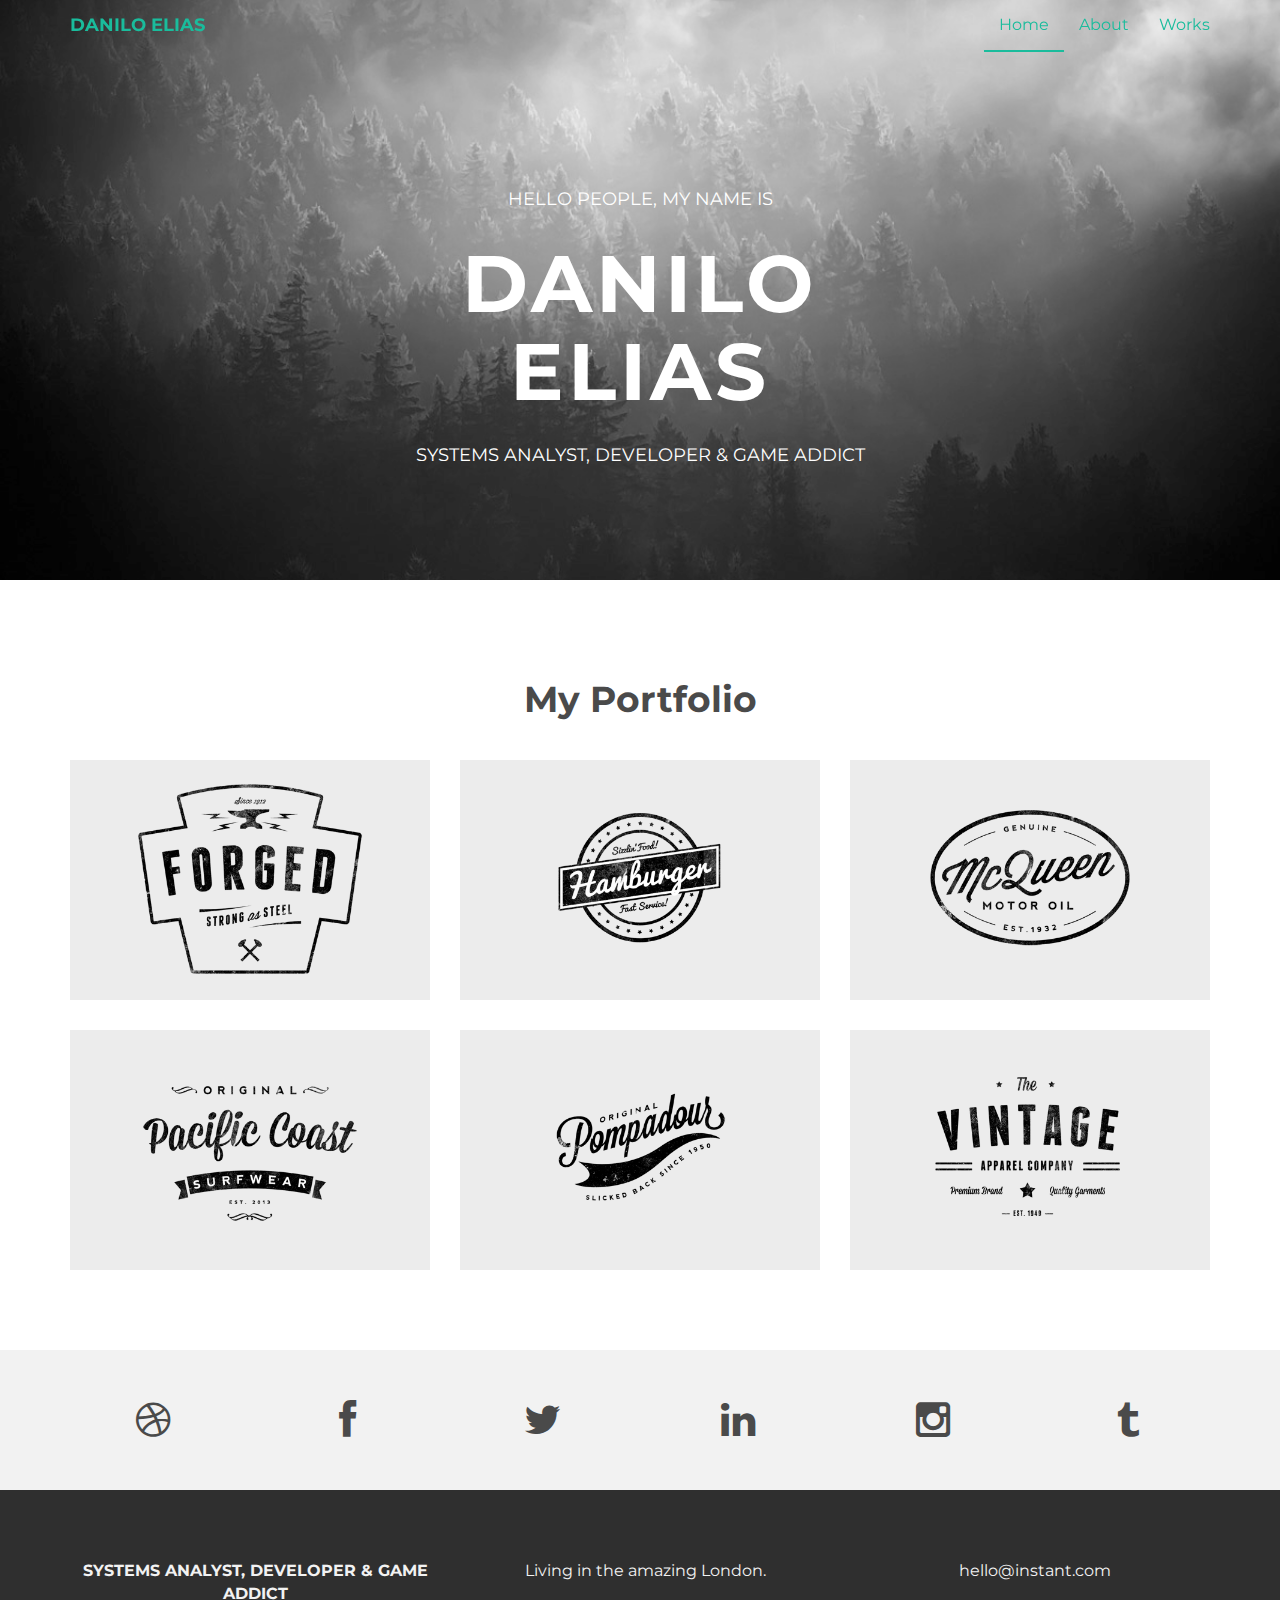
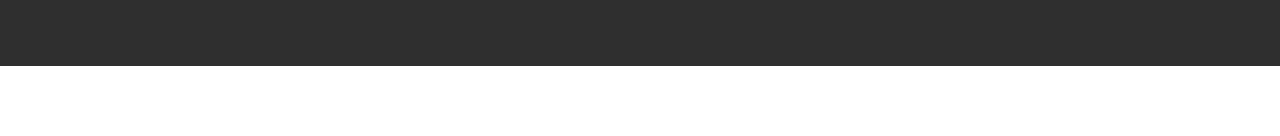
==== commit 84a5517b: "Mudando o nome" ====
--- a/index.html
+++ b/index.html
@@ -8,7 +8,7 @@
     <meta name="author" content="">
     <link rel="shortcut icon" href="assets/ico/favicon.ico">
 
-    <title>Danilo S. Elias</title>
+    <title>Danilo Elias</title>
 
     <!-- Bootstrap core CSS -->
     <link href="assets/css/bootstrap.css" rel="stylesheet">
@@ -39,7 +39,7 @@
             <span class="icon-bar"></span>
             <span class="icon-bar"></span>
           </button>
-          <a class="navbar-brand" href="index.html">Danilo Elias</a>
+          <a class="navbar-brand" href="index.html">DANILO ELIAS</a>
         </div>
         <div class="navbar-collapse collapse">
           <ul class="nav navbar-nav navbar-right">
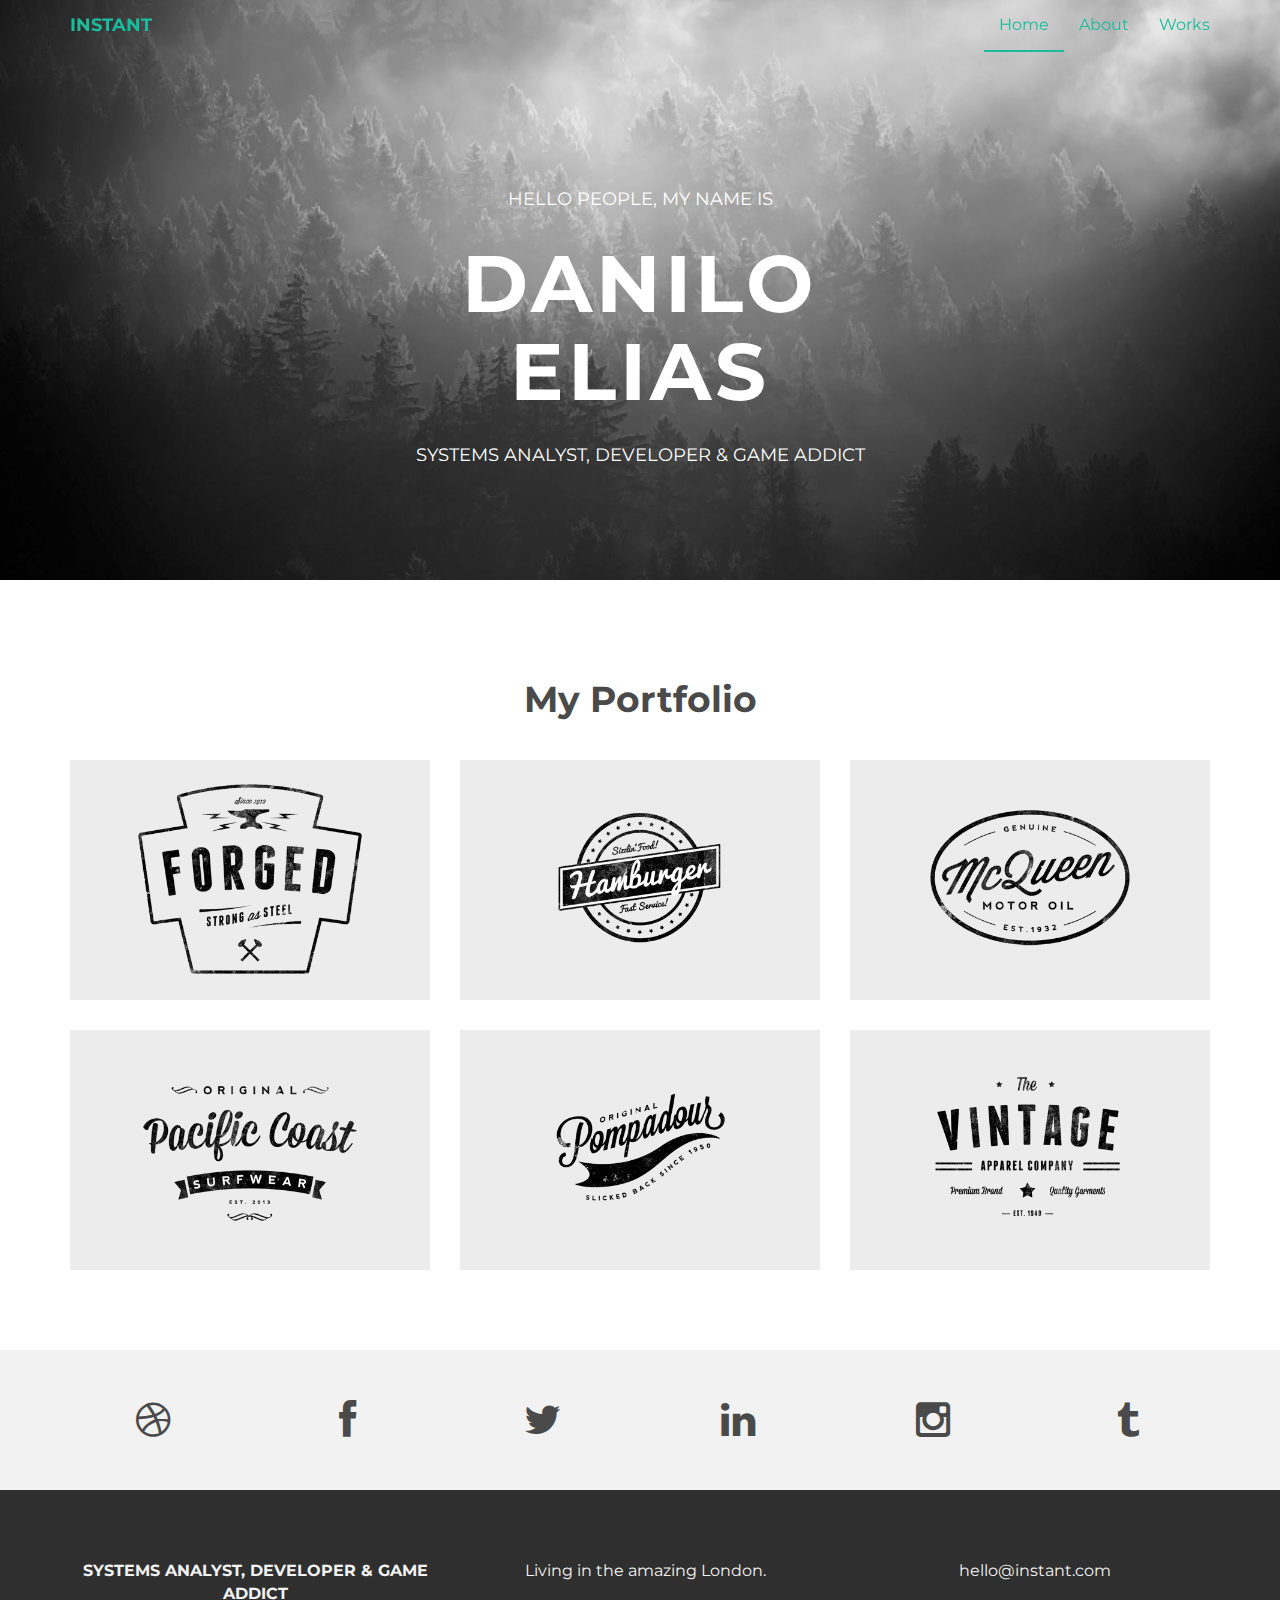
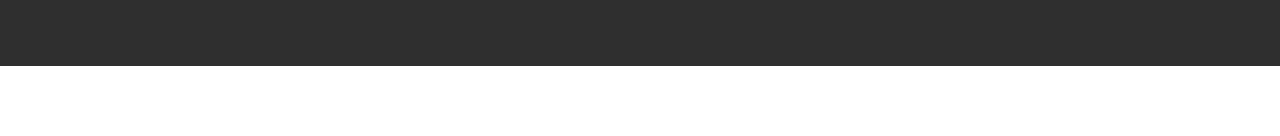
==== commit 11866399: "Merge remote-tracking branch 'origin/master'" ====
--- a/index.html
+++ b/index.html
@@ -39,7 +39,7 @@
             <span class="icon-bar"></span>
             <span class="icon-bar"></span>
           </button>
-          <a class="navbar-brand" href="index.html">DANILO ELIAS</a>
+          <a class="navbar-brand" href="index.html">INSTANT</a>
         </div>
         <div class="navbar-collapse collapse">
           <ul class="nav navbar-nav navbar-right">
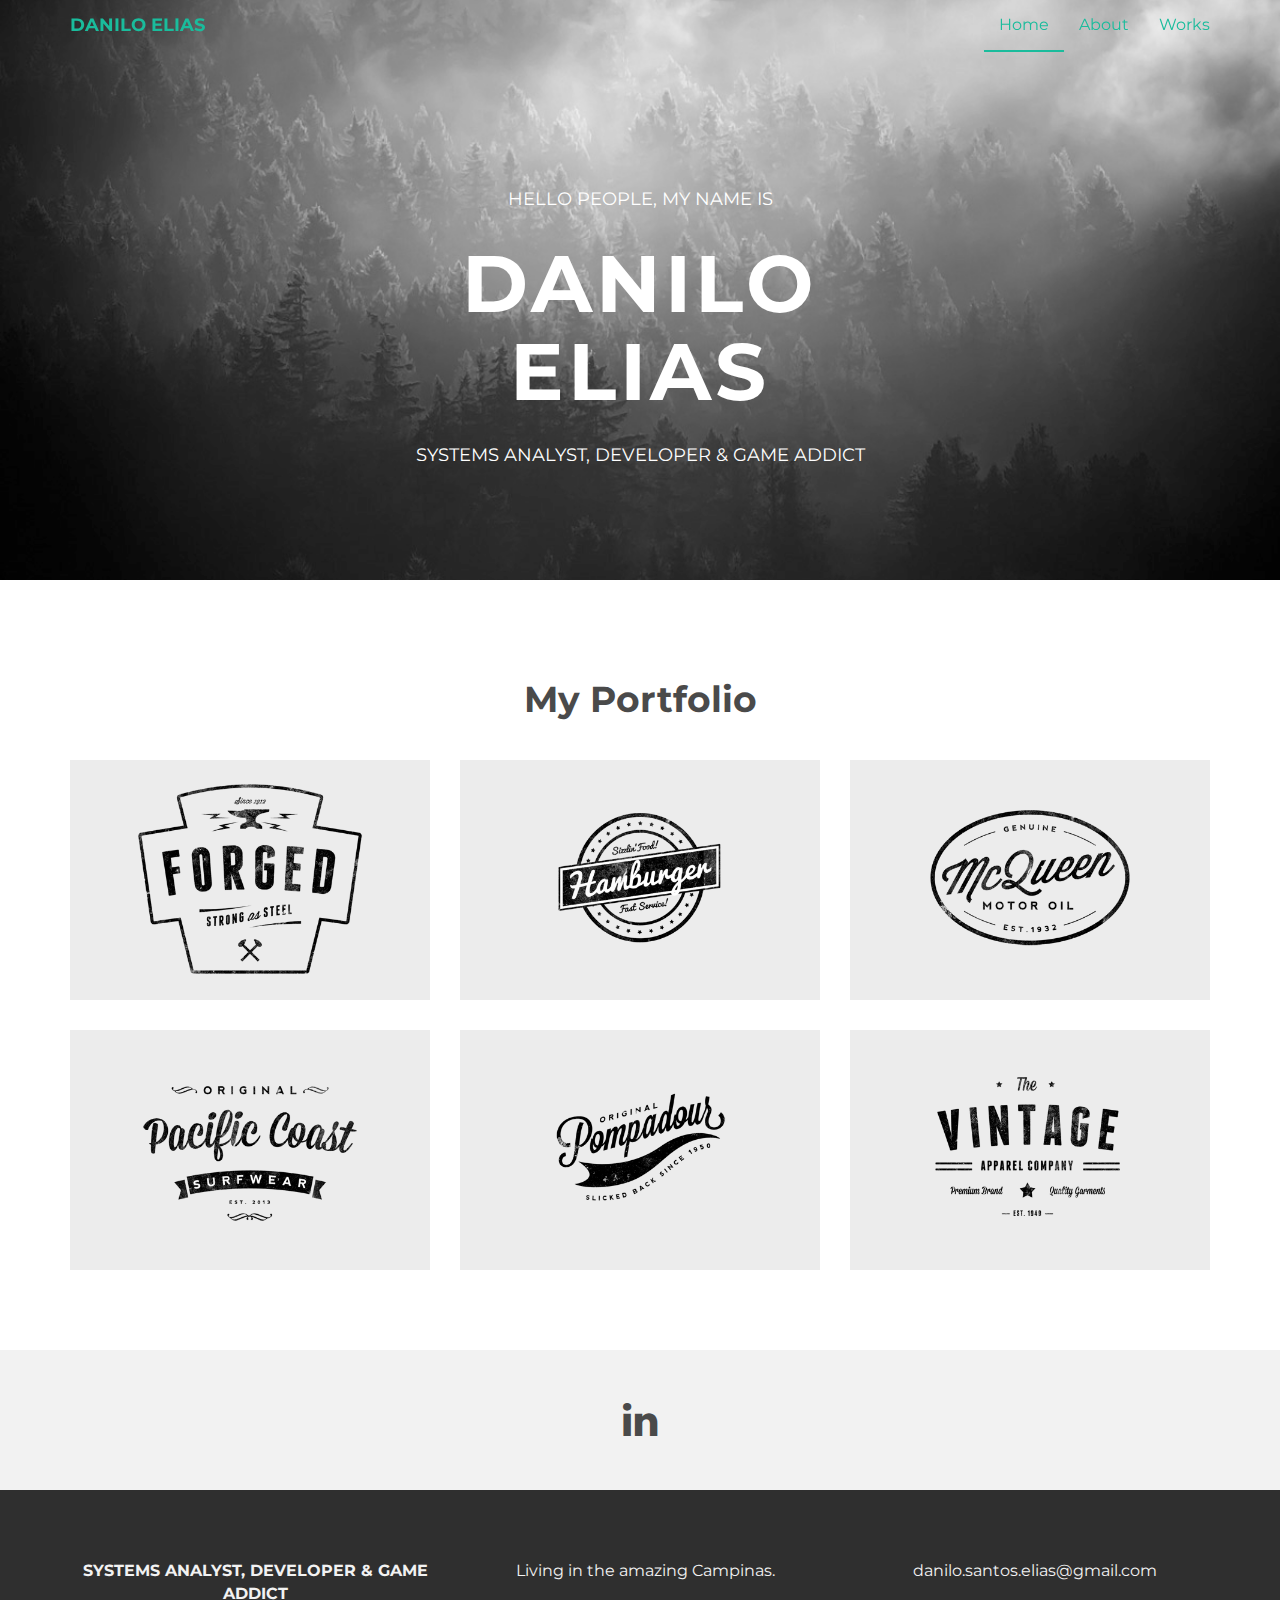
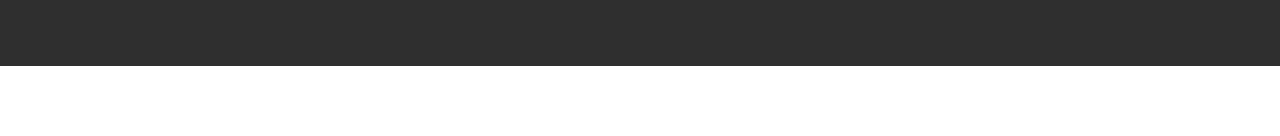
==== commit b4b7c556: "Minhas mudanças" ====
--- a/index.html
+++ b/index.html
@@ -39,7 +39,7 @@
             <span class="icon-bar"></span>
             <span class="icon-bar"></span>
           </button>
-          <a class="navbar-brand" href="index.html">INSTANT</a>
+          <a class="navbar-brand" href="index.html">DANILO ELIAS</a>
         </div>
         <div class="navbar-collapse collapse">
           <ul class="nav navbar-nav navbar-right">
@@ -60,61 +60,46 @@
 					<h1>DANILO ELIAS</h1>
 					<h4>SYSTEMS ANALYST, DEVELOPER & GAME ADDICT</h4>
 				</div>
-			</div><! --/row -->
+			</div> <!-- /row -->
 	    </div> <!-- /container -->
-	</div><! --/headerwrap -->
+	</div> <!-- /headerwrap -->
 	
-	<section id="works"></section>
-	<div class="container">
-		<div class="row centered mt mb">
-			<h1>My Portfolio</h1>
-			
-			<div class="col-lg-4 col-md-4 col-sm-4 gallery">
-				<a href="work.html"><img src="assets/img/portfolio/folio01.png" class="img-responsive"></a>
-			</div>
-			<div class="col-lg-4 col-md-4 col-sm-4 gallery">
-				<a href="work.html"><img src="assets/img/portfolio/folio02.png" class="img-responsive"></a>
-			</div>
-			<div class="col-lg-4 col-md-4 col-sm-4 gallery">
-				<a href="work.html"><img src="assets/img/portfolio/folio03.png" class="img-responsive"></a>
-			</div>
-			<div class="col-lg-4 col-md-4 col-sm-4 gallery">
-				<a href="work.html"><img src="assets/img/portfolio/folio04.png" class="img-responsive"></a>
-			</div>
-			<div class="col-lg-4 col-md-4 col-sm-4 gallery">
-				<a href="work.html"><img src="assets/img/portfolio/folio05.png" class="img-responsive"></a>
-			</div>
-			<div class="col-lg-4 col-md-4 col-sm-4 gallery">
-				<a href="work.html"><img src="assets/img/portfolio/folio06.png" class="img-responsive"></a>
-			</div>
-		</div><! --/row -->
-	</div><! --/container -->
-	
+	<section id="works">
+		<div class="container">
+			<div class="row centered mt mb">
+				<h1>My Portfolio</h1>
+				
+				<div class="col-lg-4 col-md-4 col-sm-4 gallery">
+					<a href="work.html"><img src="assets/img/portfolio/folio01.png" class="img-responsive"></a>
+				</div>
+				<div class="col-lg-4 col-md-4 col-sm-4 gallery">
+					<a href="work.html"><img src="assets/img/portfolio/folio02.png" class="img-responsive"></a>
+				</div>
+				<div class="col-lg-4 col-md-4 col-sm-4 gallery">
+					<a href="work.html"><img src="assets/img/portfolio/folio03.png" class="img-responsive"></a>
+				</div>
+				<div class="col-lg-4 col-md-4 col-sm-4 gallery">
+					<a href="work.html"><img src="assets/img/portfolio/folio04.png" class="img-responsive"></a>
+				</div>
+				<div class="col-lg-4 col-md-4 col-sm-4 gallery">
+					<a href="work.html"><img src="assets/img/portfolio/folio05.png" class="img-responsive"></a>
+				</div>
+				<div class="col-lg-4 col-md-4 col-sm-4 gallery">
+					<a href="work.html"><img src="assets/img/portfolio/folio06.png" class="img-responsive"></a>
+				</div>
+			</div> <!--/row -->
+		</div> <!--/container -->
+	</section>
+
 	<div id="social">
 		<div class="container">
 			<div class="row centered">
-				<div class="col-lg-2">
-					<a href="#"><i class="fa fa-dribbble"></i></a>
+				<div class="col-lg-12">
+					<a href="https://www.linkedin.com/in/hire-danilo-santos-elias/"><i class="fa fa-linkedin"></i></a>
 				</div>
-				<div class="col-lg-2">
-					<a href="#"><i class="fa fa-facebook"></i></a>
-				</div>
-				<div class="col-lg-2">
-					<a href="#"><i class="fa fa-twitter"></i></a>
-				</div>
-				<div class="col-lg-2">
-					<a href="#"><i class="fa fa-linkedin"></i></a>
-				</div>
-				<div class="col-lg-2">
-					<a href="#"><i class="fa fa-instagram"></i></a>
-				</div>
-				<div class="col-lg-2">
-					<a href="#"><i class="fa fa-tumblr"></i></a>
-				</div>
-			
-			</div><! --/row -->
-		</div><! --/container -->
-	</div><! --/social -->
+			</div> <!--/row -->
+		</div> <!--/container -->
+	</div> <!--/social -->
 
 	<div id="footerwrap">
 		<div class="container">
@@ -124,14 +109,14 @@
 				</div>
 			
 				<div class="col-lg-4">
-					<p>Living in the amazing London.</p>
+					<p>Living in the amazing Campinas.</p>
 				</div>
 				<div class="col-lg-4">
-					<p>hello@instant.com</p>
+					<p>danilo.santos.elias@gmail.com</p>
 				</div>
 			</div>
 		</div>
-	</div><! --/footerwrap -->
+	</div> <!--/footerwrap -->
 	
 
 
